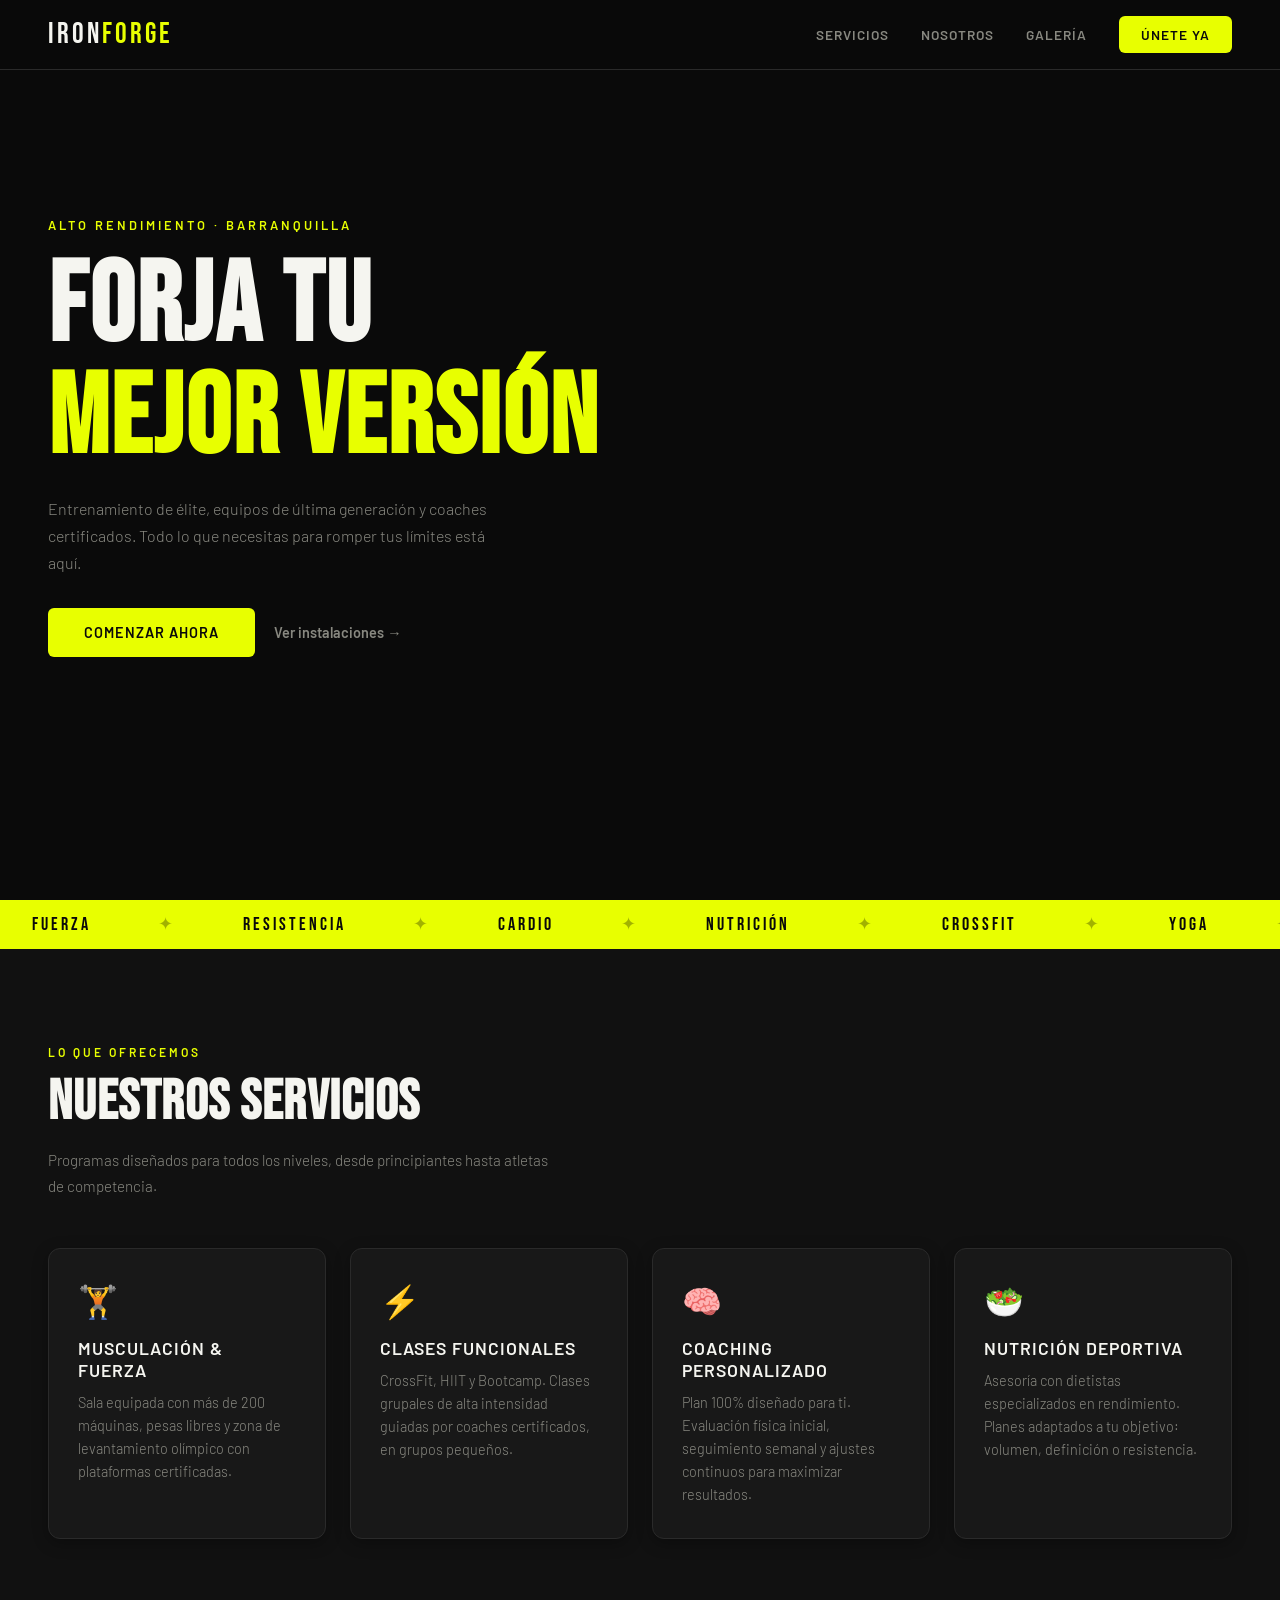
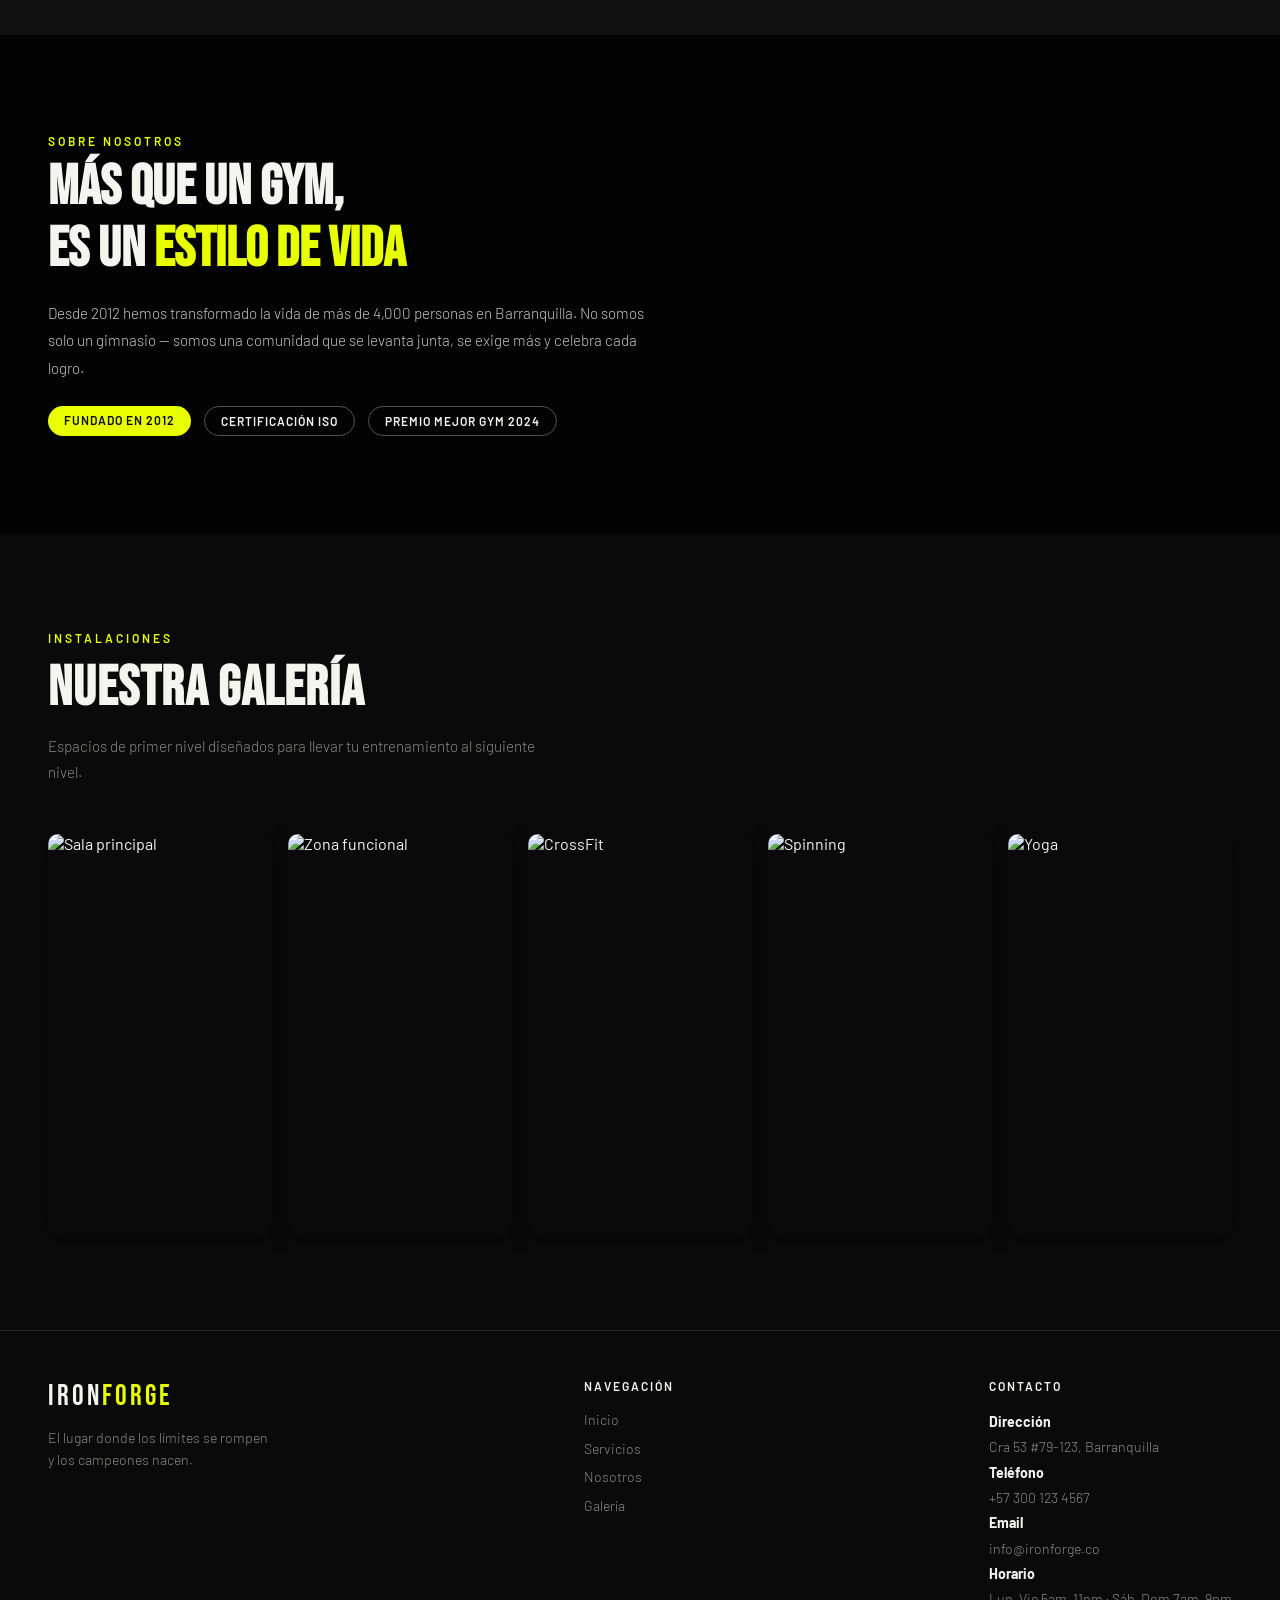
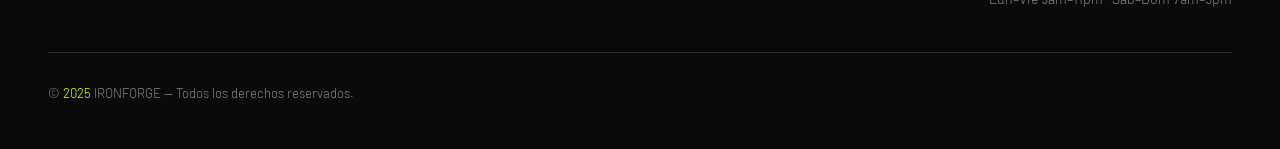
==== index.html @ ca126358 "Add files via upload" ====
<!DOCTYPE html>
<html lang="es">
<head>
  <meta charset="UTF-8" />
  <meta name="viewport" content="width=device-width, initial-scale=1.0"/>
  <title>IRONFORGE — Gym</title>
  <link href="https://fonts.googleapis.com/css2?family=Bebas+Neue&family=Barlow:wght@300;400;600&display=swap" rel="stylesheet"/>
  <link rel="stylesheet" href="styles.css">
</head>
<body>


  <header>
    <div class="logo">IRON<span>FORGE</span></div>
    <nav>
      <a class="nav-link" href="#servicios">Servicios</a>
      <a class="nav-link" href="#nosotros">Nosotros</a>
      <a class="nav-link" href="#galeria">Galería</a>
      <a class="nav-boton" href="#galeria">Únete ya</a>
    </nav>
  </header>


  <main>

    <section class="hero" id="inicio">
      <div class="hero-contenido">
        <p class="hero-etiqueta">Alto Rendimiento · Barranquilla</p>
        <h1 class="hero-titulo">
          FORJA TU
          <span>MEJOR VERSIÓN</span>
        </h1>
        <p class="hero-texto">
          Entrenamiento de élite, equipos de última generación y coaches certificados. Todo lo que necesitas para romper tus límites está aquí.
        </p>
        <div class="hero-botones">
          <a class="boton-principal" href="#servicios">Comenzar ahora</a>
          <a class="boton-secundario" href="#galeria">Ver instalaciones →</a>
        </div>
      </div>
    </section>

    <div class="ticker">

      <div class="ticker-contenido">
        <span class="ticker-item">Fuerza</span>
        <span class="ticker-item ticker-sep">✦</span>
        <span class="ticker-item">Resistencia</span>
        <span class="ticker-item ticker-sep">✦</span>
        <span class="ticker-item">Cardio</span>
        <span class="ticker-item ticker-sep">✦</span>
        <span class="ticker-item">Nutrición</span>
        <span class="ticker-item ticker-sep">✦</span>
        <span class="ticker-item">CrossFit</span>
        <span class="ticker-item ticker-sep">✦</span>
        <span class="ticker-item">Yoga</span>
        <span class="ticker-item ticker-sep">✦</span>
        <span class="ticker-item">Spinning</span>
        <span class="ticker-item ticker-sep">✦</span>
        <span class="ticker-item">Pilates</span>
        <span class="ticker-item ticker-sep">✦</span>

        <span class="ticker-item">Fuerza</span>
        <span class="ticker-item ticker-sep">✦</span>
        <span class="ticker-item">Resistencia</span>
        <span class="ticker-item ticker-sep">✦</span>
        <span class="ticker-item">Cardio</span>
        <span class="ticker-item ticker-sep">✦</span>
        <span class="ticker-item">Nutrición</span>
        <span class="ticker-item ticker-sep">✦</span>
        <span class="ticker-item">CrossFit</span>
        <span class="ticker-item ticker-sep">✦</span>
        <span class="ticker-item">Yoga</span>
        <span class="ticker-item ticker-sep">✦</span>
        <span class="ticker-item">Spinning</span>
        <span class="ticker-item ticker-sep">✦</span>
        <span class="ticker-item">Pilates</span>
        <span class="ticker-item ticker-sep">✦</span>
      </div>
    </div>

 
    <section id="servicios">
      <p class="seccion-etiqueta">Lo que ofrecemos</p>
      <h2 class="seccion-titulo">NUESTROS SERVICIOS</h2>
      <p class="seccion-subtitulo">Programas diseñados para todos los niveles, desde principiantes hasta atletas de competencia.</p>

      <div class="servicios-grid">

        <div class="servicio-card">
          <div class="servicio-icono">🏋️</div>
          <h3 class="servicio-titulo">Musculación & Fuerza</h3>
          <p class="servicio-texto">Sala equipada con más de 200 máquinas, pesas libres y zona de levantamiento olímpico con plataformas certificadas.</p>
        </div>

        <div class="servicio-card">
          <div class="servicio-icono">⚡</div>
          <h3 class="servicio-titulo">Clases Funcionales</h3>
          <p class="servicio-texto">CrossFit, HIIT y Bootcamp. Clases grupales de alta intensidad guiadas por coaches certificados, en grupos pequeños.</p>
        </div>

        <div class="servicio-card">
          <div class="servicio-icono">🧠</div>
          <h3 class="servicio-titulo">Coaching Personalizado</h3>
          <p class="servicio-texto">Plan 100% diseñado para ti. Evaluación física inicial, seguimiento semanal y ajustes continuos para maximizar resultados.</p>
        </div>

        <div class="servicio-card">
          <div class="servicio-icono">🥗</div>
          <h3 class="servicio-titulo">Nutrición Deportiva</h3>
          <p class="servicio-texto">Asesoría con dietistas especializados en rendimiento. Planes adaptados a tu objetivo: volumen, definición o resistencia.</p>
        </div>

      </div>
    </section>



    <section id="nosotros">
      <div class="nosotros-bg"></div>
      <div class="nosotros-contenido">
        <p class="seccion-etiqueta">Sobre nosotros</p>
        <h2 class="nosotros-titulo">
          MÁS QUE UN GYM,<br>ES UN <span>ESTILO DE VIDA</span>
        </h2>
        <p class="nosotros-texto">
          Desde 2012 hemos transformado la vida de más de 4,000 personas en Barranquilla. No somos solo un gimnasio — somos una comunidad que se levanta junta, se exige más y celebra cada logro.
        </p>
        <div class="nosotros-badges">
          <span class="badge badge-solido">Fundado en 2012</span>
          <span class="badge badge-borde">Certificación ISO</span>
          <span class="badge badge-borde">Premio Mejor Gym 2024</span>
        </div>
      </div>
    </section>



    <section id="galeria">
      <p class="seccion-etiqueta">Instalaciones</p>
      <h2 class="seccion-titulo">NUESTRA GALERÍA</h2>
      <p class="seccion-subtitulo">Espacios de primer nivel diseñados para llevar tu entrenamiento al siguiente nivel.</p>

      <div class="galeria-grid">
        <div class="galeria-item">
          <img src="https://images.unsplash.com/photo-1571902943202-507ec2618e8f?w=900&auto=format&fit=crop&q=80" alt="Sala principal"/>
        </div>
        <div class="galeria-item">
          <img src="https://images.unsplash.com/photo-1534438327276-14e5300c3a48?w=600&auto=format&fit=crop&q=80" alt="Zona funcional"/>
        </div>
        <div class="galeria-item">
          <img src="https://images.unsplash.com/photo-1549060279-7e168fcee0c2?w=600&auto=format&fit=crop&q=80" alt="CrossFit"/>
        </div>
        <div class="galeria-item">
          <img src="https://images.unsplash.com/photo-1600881333168-2ef49b341f30?w=600&auto=format&fit=crop&q=80" alt="Spinning"/>
        </div>
        <div class="galeria-item">
          <img src="https://images.unsplash.com/photo-1518611012118-696072aa579a?w=700&auto=format&fit=crop&q=80" alt="Yoga"/>
        </div>
      </div>
    </section>


  </main>



  <footer>
    <div class="footer-arriba">

      <div>
        <div class="footer-logo">IRON<span>FORGE</span></div>
        <p class="footer-slogan">El lugar donde los límites se rompen y los campeones nacen.</p>
      </div>

      <div class="footer-col">
        <h4>Navegación</h4>
        <ul>
          <li><a href="#inicio">Inicio</a></li>
          <li><a href="#servicios">Servicios</a></li>
          <li><a href="#nosotros">Nosotros</a></li>
          <li><a href="#galeria">Galería</a></li>
        </ul>
      </div>

      <div class="footer-col footer-info">
        <h4>Contacto</h4>
        <p><strong>Dirección</strong><br>Cra 53 #79-123, Barranquilla</p>
        <p><strong>Teléfono</strong><br>+57 300 123 4567</p>
        <p><strong>Email</strong><br>info@ironforge.co</p>
        <p><strong>Horario</strong><br>Lun–Vie 5am–11pm · Sáb–Dom 7am–9pm</p>
      </div>

    </div>

    <div class="footer-abajo">
      <p class="footer-copy">© <span>2025</span> IRONFORGE — Todos los derechos reservados.</p>
    </div>
  </footer>

</body>
</html>
---- styles.css ----
* {
      box-sizing: border-box;
      margin: 0;
      padding: 0;
    }

 
    :root {
      --negro:    #0a0a0a;
      --oscuro:   #181818;
      --borde:    #2a2a2a;
      --amarillo: #e8ff00;
      --blanco:   #f5f5f0;
      --gris:     #888880;
    }


    html {
      scroll-behavior: smooth;
    }

    body {
      background-color: var(--negro);
      color: var(--blanco);
      font-family: 'Barlow', sans-serif;
    }
    ::-webkit-scrollbar { 
        width: 4px; 
    } 
    ::-webkit-scrollbar-track { 
        background: var(--negro); 
    } 
    ::-webkit-scrollbar-thumb { 
        background: var(--amarillo); 
        border-radius: 2px; 
    }

    a {
      text-decoration: none;
      color: inherit;
    }

    img {
      display: block;
      width: 100%;
      height: 100%;
      object-fit: cover;
    }


    header {
      position: fixed;
      top: 0;
      left: 0;
      width: 100%;
      z-index: 100;
      height: 70px;
      background-color: rgba(10, 10, 10, 0.95);
      border-bottom: 1px solid var(--borde);
      display: flex;
      align-items: center;
      justify-content: space-between;
      padding: 0 3rem;
    }

    .logo {
      font-family: 'Bebas Neue', sans-serif;
      font-size: 1.8rem;
      letter-spacing: 3px;
      color: var(--blanco);
    }

    .logo span {
      color: var(--amarillo);
    }

    nav {
      display: flex;
      align-items: center;
      gap: 2rem;
    }

    .nav-link {
      font-size: 0.85rem;
      font-weight: 600;
      letter-spacing: 1px;
      text-transform: uppercase;
      color: var(--gris);
      transition: color 0.2s ease;
    }

    .nav-link:hover {
      color: var(--blanco);
    }

    .nav-boton {
      background-color: var(--amarillo);
      color: var(--negro);
      font-size: 0.85rem;
      font-weight: 600;
      letter-spacing: 1px;
      text-transform: uppercase;
      padding: 10px 22px;
      border-radius: 6px;
      transition: background-color 0.2s ease;
    }

    .nav-boton:hover {
      background-color: var(--blanco);
    }



    .hero {
      min-height: 100vh;
      padding-top: 70px;
      background-color: var(--negro);
      display: flex;
      align-items: center;
      padding-left: 3rem;
      padding-right: 3rem;
    }

    .hero-contenido {
      max-width: 700px;
    }

    .hero-etiqueta {
      font-size: 0.8rem;
      font-weight: 600;
      letter-spacing: 3px;
      text-transform: uppercase;
      color: var(--amarillo);
      margin-bottom: 1.2rem;
    }

    .hero-titulo {
      font-family: 'Bebas Neue', sans-serif;
      font-size: 7rem;
      line-height: 1;
      letter-spacing: 2px;
      margin-bottom: 1.2rem;
    }

    .hero-titulo span {
      color: var(--amarillo);
      display: block;
    }

    .hero-texto {
      font-size: 1rem;
      font-weight: 300;
      color: var(--gris);
      line-height: 1.7;
      max-width: 460px;
      margin-bottom: 2rem;
    }

    .hero-botones {
      display: flex;
      gap: 1.2rem;
      align-items: center;
    }

    .boton-principal {
      background-color: var(--amarillo);
      color: var(--negro);
      font-size: 0.9rem;
      font-weight: 600;
      letter-spacing: 1px;
      text-transform: uppercase;
      padding: 16px 36px;
      border-radius: 6px;
      transition: background-color 0.2s ease, transform 0.2s ease;
    }

    .boton-principal:hover {
      background-color: #cce000;
      transform: translateY(-3px);
    }

    .boton-secundario {
      font-size: 0.9rem;
      font-weight: 600;
      color: var(--gris);
      transition: color 0.2s ease;
    }

    .boton-secundario:hover {
      color: var(--blanco);
    }


 
    section {
      padding: 6rem 3rem;
    }

    .seccion-etiqueta {
      font-size: 0.75rem;
      font-weight: 600;
      letter-spacing: 3px;
      text-transform: uppercase;
      color: var(--amarillo);
      margin-bottom: 0.6rem;
    }

    .seccion-titulo {
      font-family: 'Bebas Neue', sans-serif;
      font-size: 3.5rem;
      letter-spacing: 1px;
      margin-bottom: 0.8rem;
    }

    .seccion-subtitulo {
      font-size: 0.95rem;
      font-weight: 300;
      color: var(--gris);
      line-height: 1.7;
      max-width: 500px;
      margin-bottom: 3rem;
    }



    #servicios {
      background-color: #111111;
    }

    .servicios-grid {
      display: flex;
      gap: 1.5rem;
      flex-wrap: wrap;
    }

    .servicio-card {
      flex: 1 1 240px;
      background-color: var(--oscuro);
      border: 1px solid var(--borde);
      border-radius: 12px;
      padding: 2rem 1.8rem;
      box-shadow: 0 4px 16px rgba(0, 0, 0, 0.3);
      transition: transform 0.2s ease, border-color 0.2s ease;
    }

    .servicio-card:hover {
      transform: translateY(-6px);
      border-color: var(--amarillo);
    }

    .servicio-icono {
      font-size: 2rem;
      margin-bottom: 1rem;
    }

    .servicio-titulo {
      font-size: 1.1rem;
      font-weight: 600;
      margin-bottom: 0.6rem;
      text-transform: uppercase;
      letter-spacing: 1px;
    }

    .servicio-texto {
      font-size: 0.9rem;
      font-weight: 300;
      color: var(--gris);
      line-height: 1.6;
    }



    #nosotros {
      position: relative;
      min-height: 500px;
      display: flex;
      align-items: center;
      padding: 6rem 3rem;
      overflow: hidden;
    }

    .nosotros-bg {
      position: absolute;
      top: 0;
      left: 0;
      width: 100%;
      height: 100%;
      background-image: url('https://images.unsplash.com/photo-1534438327276-14e5300c3a48?w=1600&auto=format&fit=crop&q=80');
      background-size: cover;
      background-position: center;
    }


    .nosotros-bg::after {
      content: '';
      position: absolute;
      top: 0;
      left: 0;
      width: 100%;
      height: 100%;
      background-color: rgba(0, 0, 0, 0.75);
    }

    .nosotros-contenido {
      position: relative;
      z-index: 2;
      max-width: 600px;
    }

    .nosotros-titulo {
      font-family: 'Bebas Neue', sans-serif;
      font-size: 3.5rem;
      line-height: 1.1;
      margin-bottom: 1.2rem;
    }

    .nosotros-titulo span {
      color: var(--amarillo);
    }

    .nosotros-texto {
      font-size: 0.95rem;
      font-weight: 300;
      color: rgba(245, 245, 240, 0.8);
      line-height: 1.8;
      margin-bottom: 1.5rem;
    }

    .nosotros-badges {
      display: flex;
      gap: 0.8rem;
      flex-wrap: wrap;
    }

    .badge {
      font-size: 0.75rem;
      font-weight: 600;
      letter-spacing: 1px;
      text-transform: uppercase;
      padding: 7px 16px;
      border-radius: 100px;
    }

    .badge-solido {
      background-color: var(--amarillo);
      color: var(--negro);
    }

    .badge-borde {
      border: 1px solid rgba(255, 255, 255, 0.3);
      color: var(--blanco);
    }



    #galeria {
      background-color: var(--negro);
    }

    .galeria-grid {
      display: flex;
      gap: 1rem;
      flex-wrap: wrap;
    }

    .galeria-item {
      overflow: hidden;
      border-radius: 10px;
      box-shadow: 0 4px 20px rgba(0, 0, 0, 0.4);
    }

   .galeria-item {
    flex: 1 1 200px;
    height: 400px;
    }

    .galeria-item img {
      transition: transform 0.3s ease;
    }

    .galeria-item:hover img {
      transform: scale(1.05);
    }


 
    .ticker {
      background-color: var(--amarillo);
      overflow: hidden;
      padding: 14px 0;
      white-space: nowrap;
    }

 
    .ticker-contenido {
      display: inline-block;
      animation: mover-ticker 20s linear infinite;
    }

    .ticker-item {
      font-family: 'Bebas Neue', sans-serif;
      font-size: 1.1rem;
      letter-spacing: 3px;
      text-transform: uppercase;
      color: var(--negro);
      padding: 0 2rem;
    }

    .ticker-sep {
      color: rgba(0, 0, 0, 0.3);
    }

    @keyframes mover-ticker {
      from { transform: translateX(0); }
      to   { transform: translateX(-50%); }
    }



    footer {
      background-color: var(--negro);
      border-top: 1px solid var(--borde);
      padding: 3rem;
    }

    .footer-arriba {
      display: flex;
      justify-content: space-between;
      flex-wrap: wrap;
      gap: 2.5rem;
      padding-bottom: 2.5rem;
      border-bottom: 1px solid var(--borde);
      margin-bottom: 2rem;
    }

    .footer-logo {
      font-family: 'Bebas Neue', sans-serif;
      font-size: 1.8rem;
      letter-spacing: 3px;
      margin-bottom: 0.8rem;
    }

    .footer-logo span {
      color: var(--amarillo);
    }

    .footer-slogan {
      font-size: 0.88rem;
      font-weight: 300;
      color: var(--gris);
      max-width: 220px;
      line-height: 1.6;
    }

    .footer-col h4 {
      font-size: 0.75rem;
      font-weight: 600;
      letter-spacing: 2px;
      text-transform: uppercase;
      color: var(--blanco);
      margin-bottom: 1rem;
    }

    .footer-col ul {
      list-style: none;
    }

    .footer-col ul li {
      margin-bottom: 0.6rem;
    }

    .footer-col ul li a {
      font-size: 0.88rem;
      font-weight: 300;
      color: var(--gris);
      transition: color 0.2s ease;
    }

    .footer-col ul li a:hover {
      color: var(--amarillo);
    }

    .footer-info p {
      font-size: 0.88rem;
      font-weight: 300;
      color: var(--gris);
      line-height: 1.8;
    }

    .footer-info strong {
      color: var(--blanco);
    }

    .footer-abajo {
      display: flex;
      justify-content: space-between;
      align-items: center;
      flex-wrap: wrap;
      gap: 1rem;
    }

    .footer-copy {
      font-size: 0.82rem;
      font-weight: 300;
      color: var(--gris);
    }

    .footer-copy span {
      color: var(--amarillo);
    }
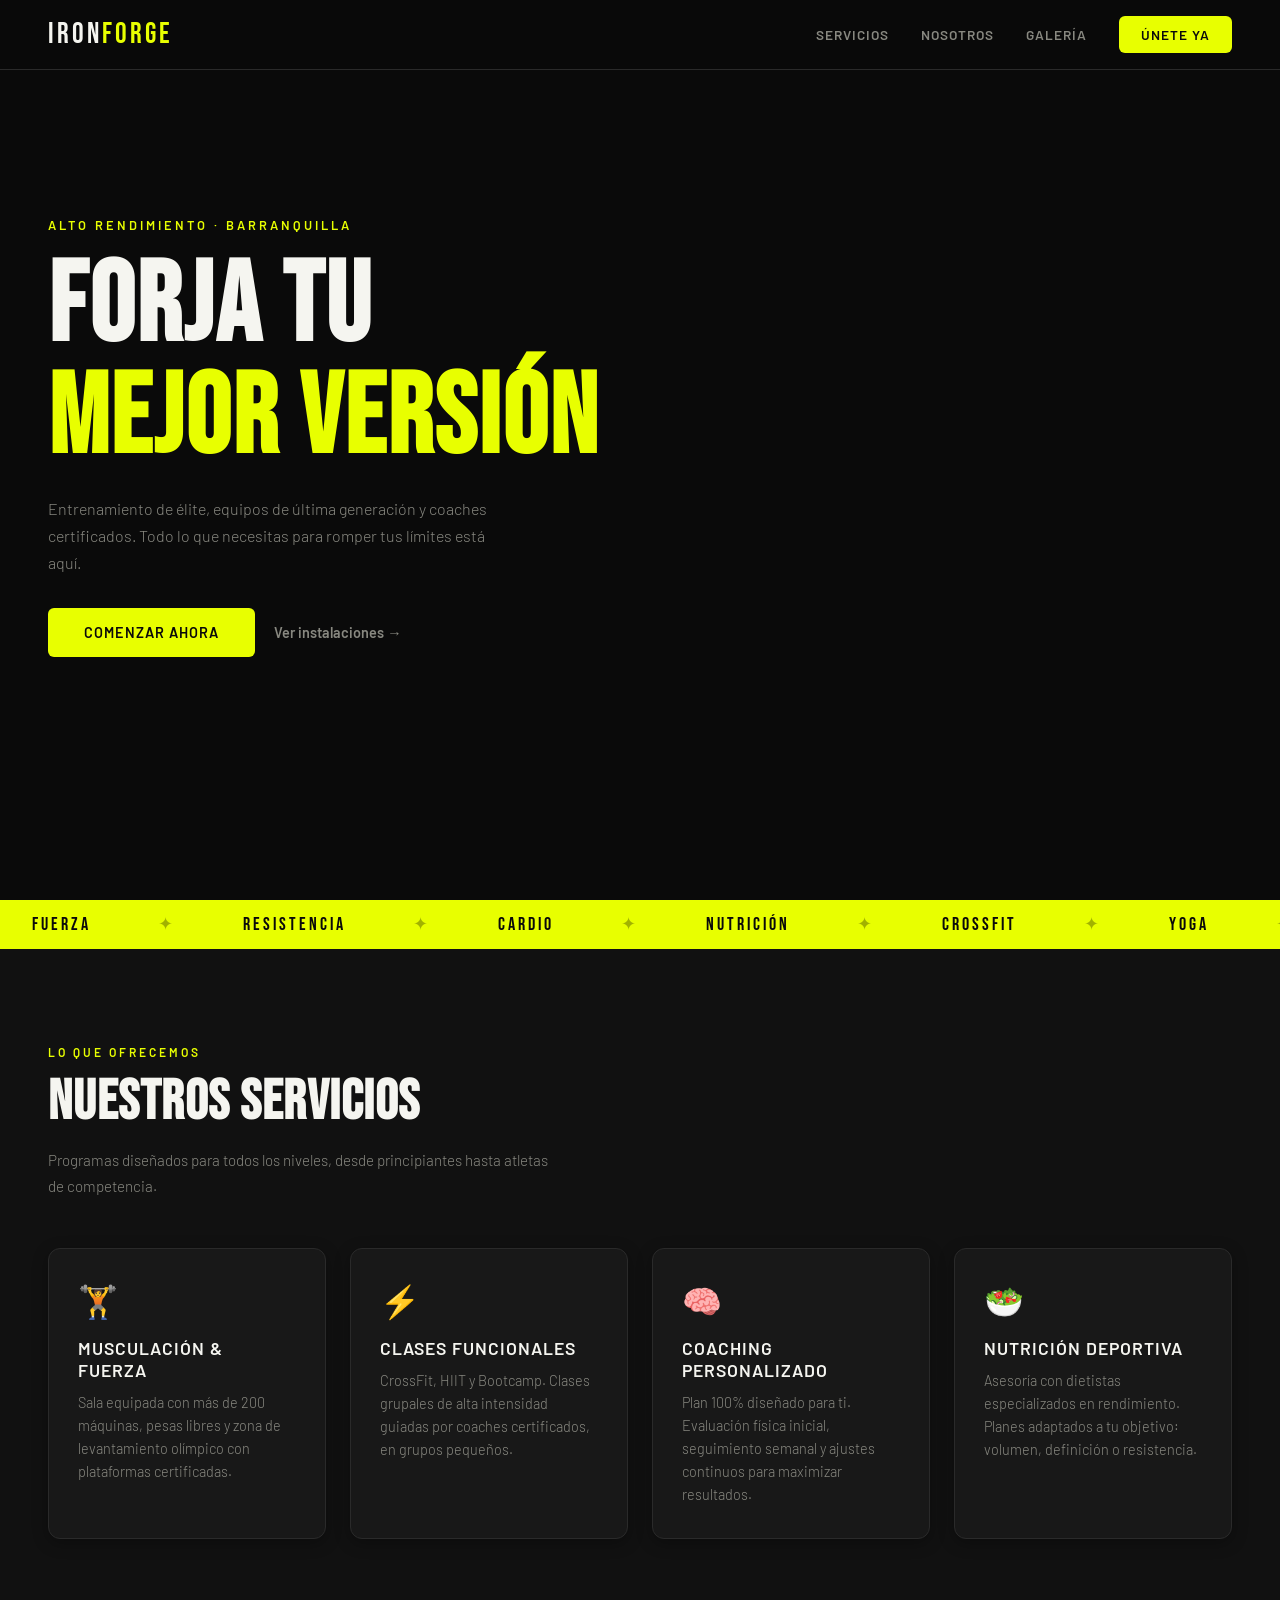
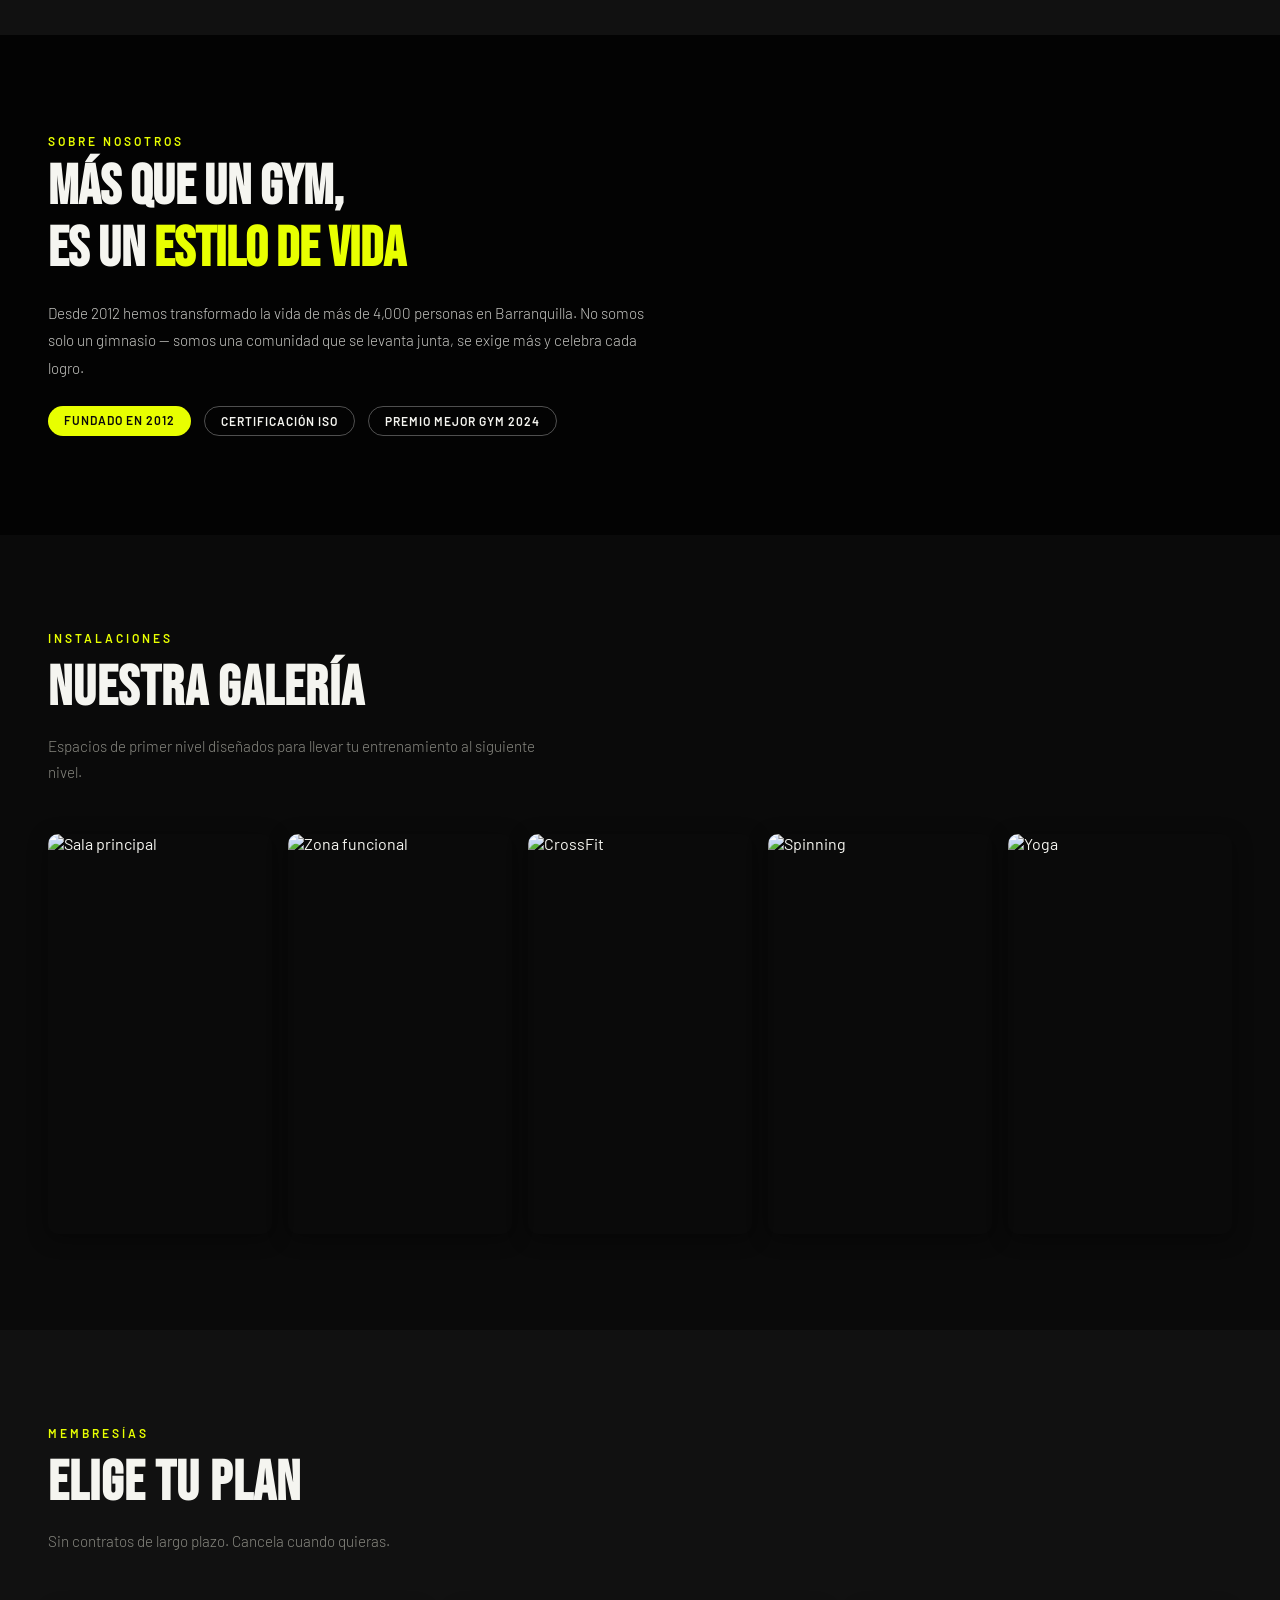
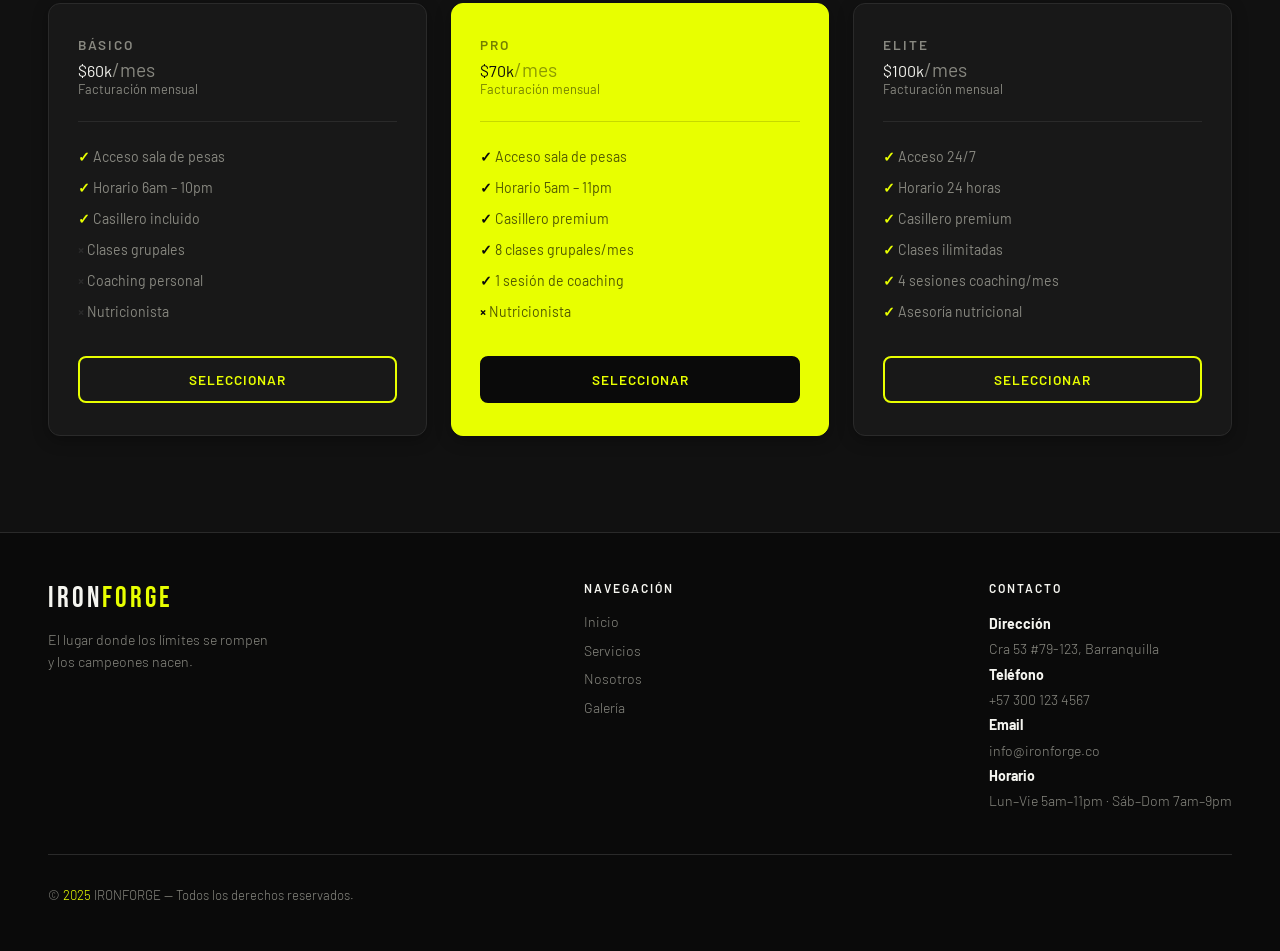
==== commit 37d7e5dc: "Add files via upload" ====
--- a/index.html
+++ b/index.html
@@ -16,7 +16,7 @@
       <a class="nav-link" href="#servicios">Servicios</a>
       <a class="nav-link" href="#nosotros">Nosotros</a>
       <a class="nav-link" href="#galeria">Galería</a>
-      <a class="nav-boton" href="#galeria">Únete ya</a>
+      <a class="nav-boton" href="#planes">Únete ya</a>
     </nav>
   </header>
 
@@ -34,7 +34,7 @@
           Entrenamiento de élite, equipos de última generación y coaches certificados. Todo lo que necesitas para romper tus límites está aquí.
         </p>
         <div class="hero-botones">
-          <a class="boton-principal" href="#servicios">Comenzar ahora</a>
+          <a class="boton-principal" href="#planes">Comenzar ahora</a>
           <a class="boton-secundario" href="#galeria">Ver instalaciones →</a>
         </div>
       </div>
@@ -159,7 +159,66 @@
         </div>
       </div>
     </section>
-
+    <!-- ==============================
+     PLANES
+============================== -->
+<section id="planes">
+  <p class="seccion-etiqueta">Membresías</p>
+  <h2 class="seccion-titulo">ELIGE TU PLAN</h2>
+  <p class="seccion-subtitulo">Sin contratos de largo plazo. Cancela cuando quieras.</p>
+
+  <div class="planes-grid">
+
+    <div class="plan-card">
+      <div class="plan-nombre">Básico</div>
+      <div class="plan-precio">$60k<span class="plan-precio-sub">/mes</span></div>
+      <div class="plan-periodo">Facturación mensual</div>
+      <div class="plan-divisor"></div>
+      <ul class="plan-lista">
+        <li>Acceso sala de pesas</li>
+        <li>Horario 6am – 10pm</li>
+        <li>Casillero incluido</li>
+        <li class="no">Clases grupales</li>
+        <li class="no">Coaching personal</li>
+        <li class="no">Nutricionista</li>
+      </ul>
+      <a class="boton-plan" href="#">Seleccionar</a>
+    </div>
+
+    <div class="plan-card destacado">
+      <div class="plan-nombre">Pro</div>
+      <div class="plan-precio">$70k<span class="plan-precio-sub">/mes</span></div>
+      <div class="plan-periodo">Facturación mensual</div>
+      <div class="plan-divisor"></div>
+      <ul class="plan-lista">
+        <li>Acceso sala de pesas</li>
+        <li>Horario 5am – 11pm</li>
+        <li>Casillero premium</li>
+        <li>8 clases grupales/mes</li>
+        <li>1 sesión de coaching</li>
+        <li class="no">Nutricionista</li>
+      </ul>
+      <a class="boton-plan" href="#">Seleccionar</a>
+    </div>
+
+    <div class="plan-card">
+      <div class="plan-nombre">Elite</div>
+      <div class="plan-precio">$100k<span class="plan-precio-sub">/mes</span></div>
+      <div class="plan-periodo">Facturación mensual</div>
+      <div class="plan-divisor"></div>
+      <ul class="plan-lista">
+        <li>Acceso 24/7</li>
+        <li>Horario 24 horas</li>
+        <li>Casillero premium</li>
+        <li>Clases ilimitadas</li>
+        <li>4 sesiones coaching/mes</li>
+        <li>Asesoría nutricional</li>
+      </ul>
+      <a class="boton-plan" href="#">Seleccionar</a>
+    </div>
+
+  </div>
+</section>
 
   </main>
 
--- a/styles.css
+++ b/styles.css
@@ -508,3 +508,167 @@
     .footer-copy span {
       color: var(--amarillo);
     }
+    /* ==============================
+   PLANES
+============================== */
+#planes {
+  background-color: #111111;
+}
+
+.planes-grid {
+  display: flex;
+  gap: 1.5rem;
+  flex-wrap: wrap;
+}
+
+.plan-card {
+  flex: 1 1 240px;
+  background-color: var(--oscuro);
+  border: 1px solid var(--borde);
+  border-radius: 12px;
+  padding: 2rem 1.8rem;
+  box-shadow: 0 4px 16px rgba(0, 0, 0, 0.3);
+  transition: transform 0.2s ease;
+}
+
+.plan-card:hover {
+  transform: translateY(-6px);
+}
+
+.plan-card.destacado {
+  background-color: var(--amarillo);
+  border-color: var(--amarillo);
+}
+
+.plan-etiqueta {
+  display: inline-block;
+  font-size: 0.7rem;
+  font-weight: 600;
+  letter-spacing: 1px;
+  text-transform: uppercase;
+  padding: 5px 12px;
+  border-radius: 100px;
+  background-color: var(--amarillo);
+  color: var(--negro);
+  margin-bottom: 1.2rem;
+}
+
+.plan-card.destacado .plan-etiqueta {
+  background-color: var(--negro);
+  color: var(--amarillo);
+}
+
+.plan-nombre {
+  font-size: 0.85rem;
+  font-weight: 600;
+  letter-spacing: 2px;
+  text-transform: uppercase;
+  color: var(--gris);
+  margin-bottom: 0.3rem;
+}
+
+.plan-card.destacado .plan-nombre {
+  color: rgba(0, 0, 0, 0.5);
+}
+s
+.plan-precio {
+  font-family: 'Bebas Neue', sans-serif;
+  font-size: 3.5rem;
+  line-height: 1;
+  margin-bottom: 0.2rem;
+}
+
+.plan-precio-sub {
+  font-size: 1.2rem;
+  color: var(--gris);
+}
+
+.plan-card.destacado .plan-precio {
+  color: var(--negro);
+}
+
+.plan-card.destacado .plan-precio-sub {
+  color: rgba(0, 0, 0, 0.4);
+}
+
+.plan-periodo {
+  font-size: 0.8rem;
+  color: var(--gris);
+  margin-bottom: 1.5rem;
+}
+
+.plan-card.destacado .plan-periodo {
+  color: rgba(0, 0, 0, 0.5);
+}
+
+.plan-divisor {
+  height: 1px;
+  background-color: var(--borde);
+  margin-bottom: 1.2rem;
+}
+
+.plan-card.destacado .plan-divisor {
+  background-color: rgba(0, 0, 0, 0.15);
+}
+
+.plan-lista {
+  list-style: none;
+  margin-bottom: 1.8rem;
+}
+
+.plan-lista li {
+  font-size: 0.88rem;
+  color: var(--gris);
+  padding: 7px 0;
+}
+
+.plan-lista li::before {
+  content: '✓ ';
+  color: var(--amarillo);
+  font-weight: 600;
+}
+
+.plan-lista li.no::before {
+  content: '× ';
+  color: var(--borde);
+}
+
+.plan-card.destacado .plan-lista li {
+  color: rgba(0, 0, 0, 0.65);
+}
+
+.plan-card.destacado .plan-lista li::before {
+  color: var(--negro);
+}
+
+.boton-plan {
+  display: block;
+  width: 100%;
+  text-align: center;
+  font-size: 0.85rem;
+  font-weight: 600;
+  letter-spacing: 1px;
+  text-transform: uppercase;
+  padding: 13px;
+  border-radius: 8px;
+  border: 2px solid var(--amarillo);
+  color: var(--amarillo);
+  background-color: transparent;
+  cursor: pointer;
+  transition: background-color 0.2s ease, color 0.2s ease;
+}
+
+.boton-plan:hover {
+  background-color: var(--amarillo);
+  color: var(--negro);
+}
+
+.plan-card.destacado .boton-plan {
+  background-color: var(--negro);
+  border-color: var(--negro);
+  color: var(--amarillo);
+}
+
+.plan-card.destacado .boton-plan:hover {
+  background-color: rgba(0, 0, 0, 0.8);
+}
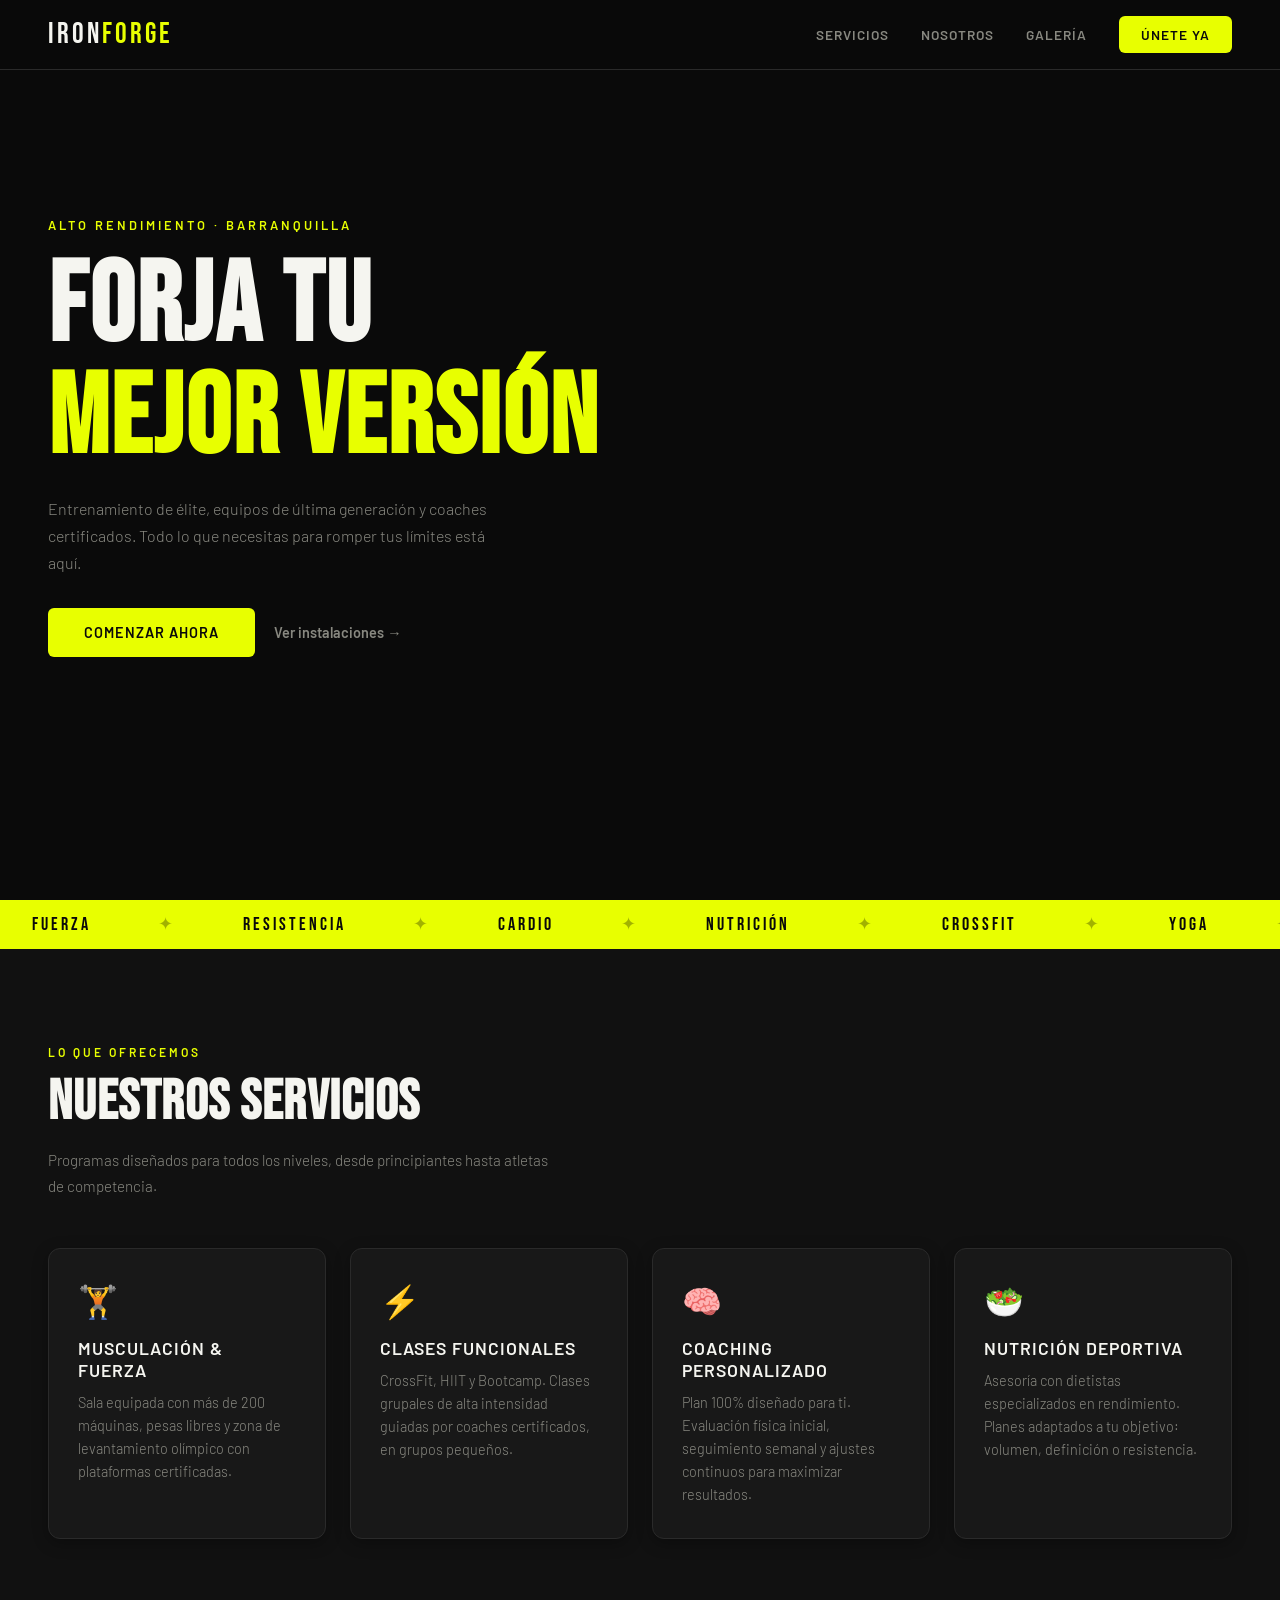
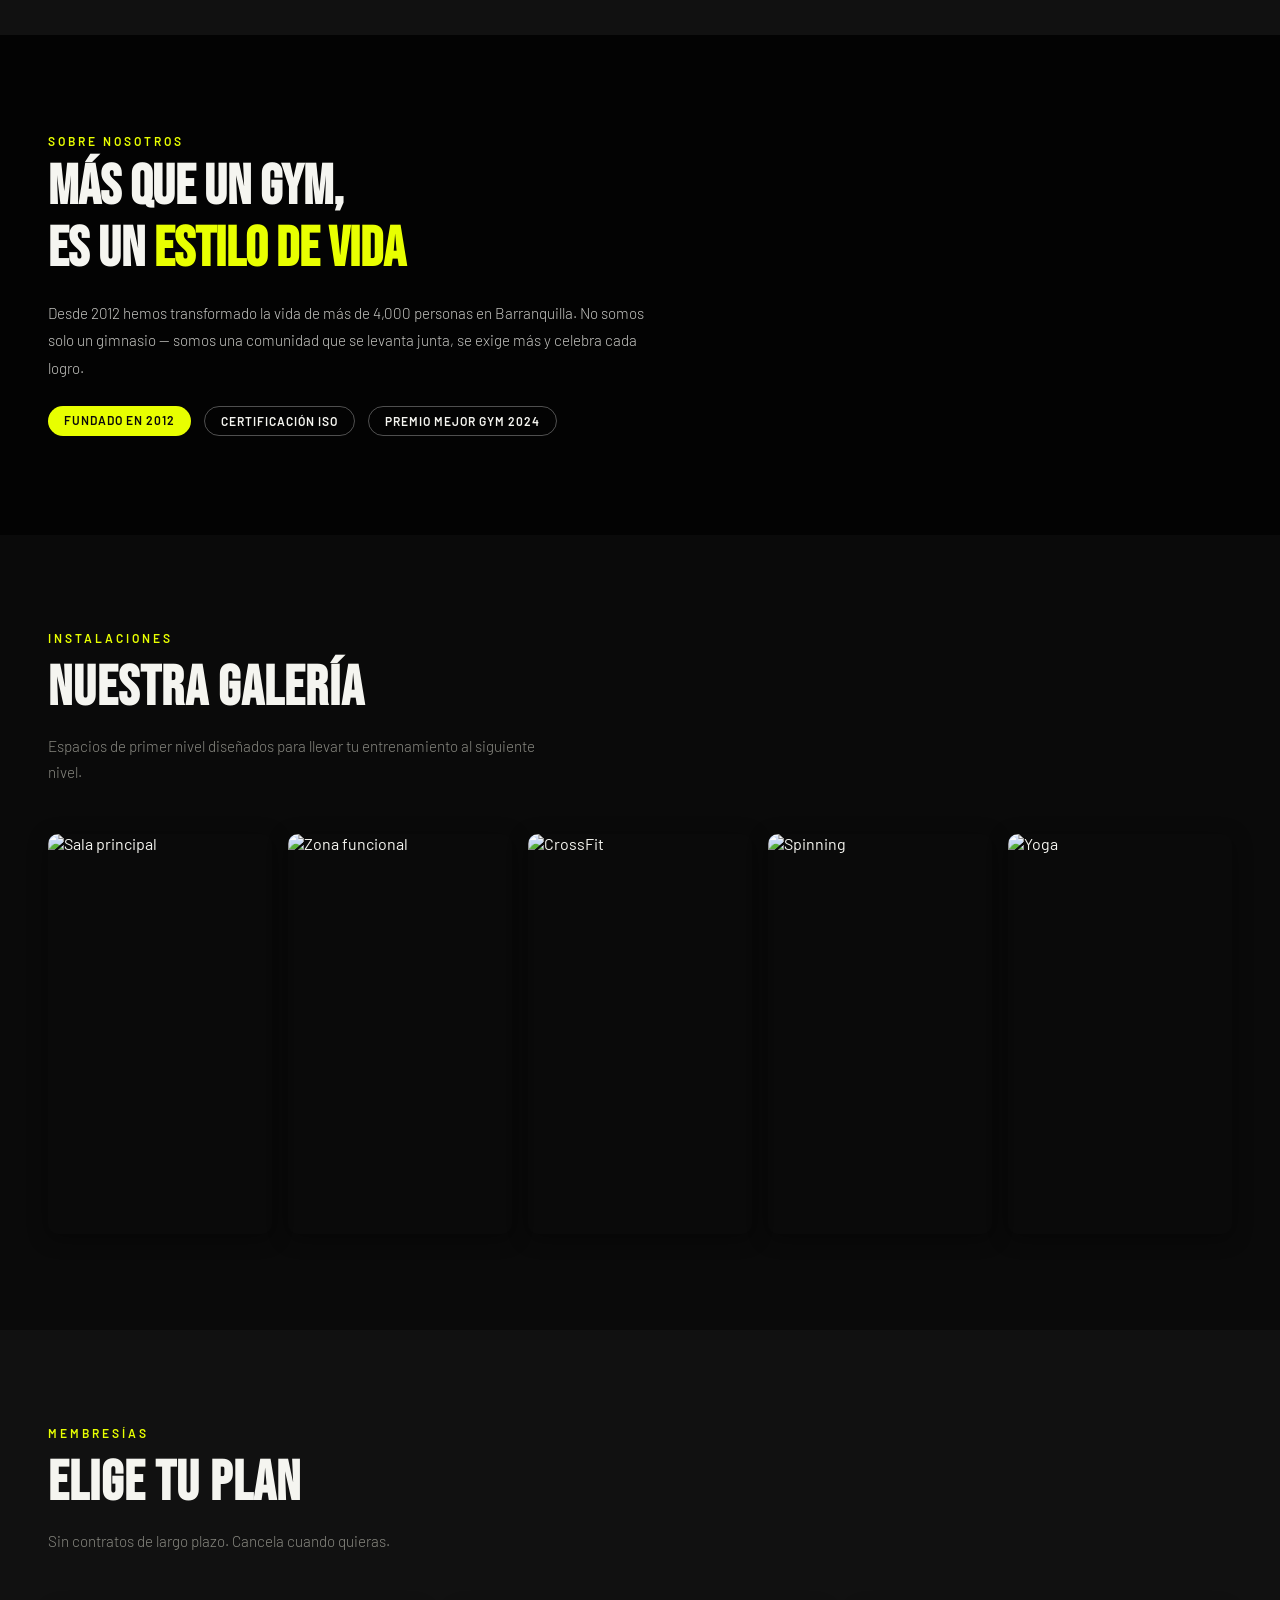
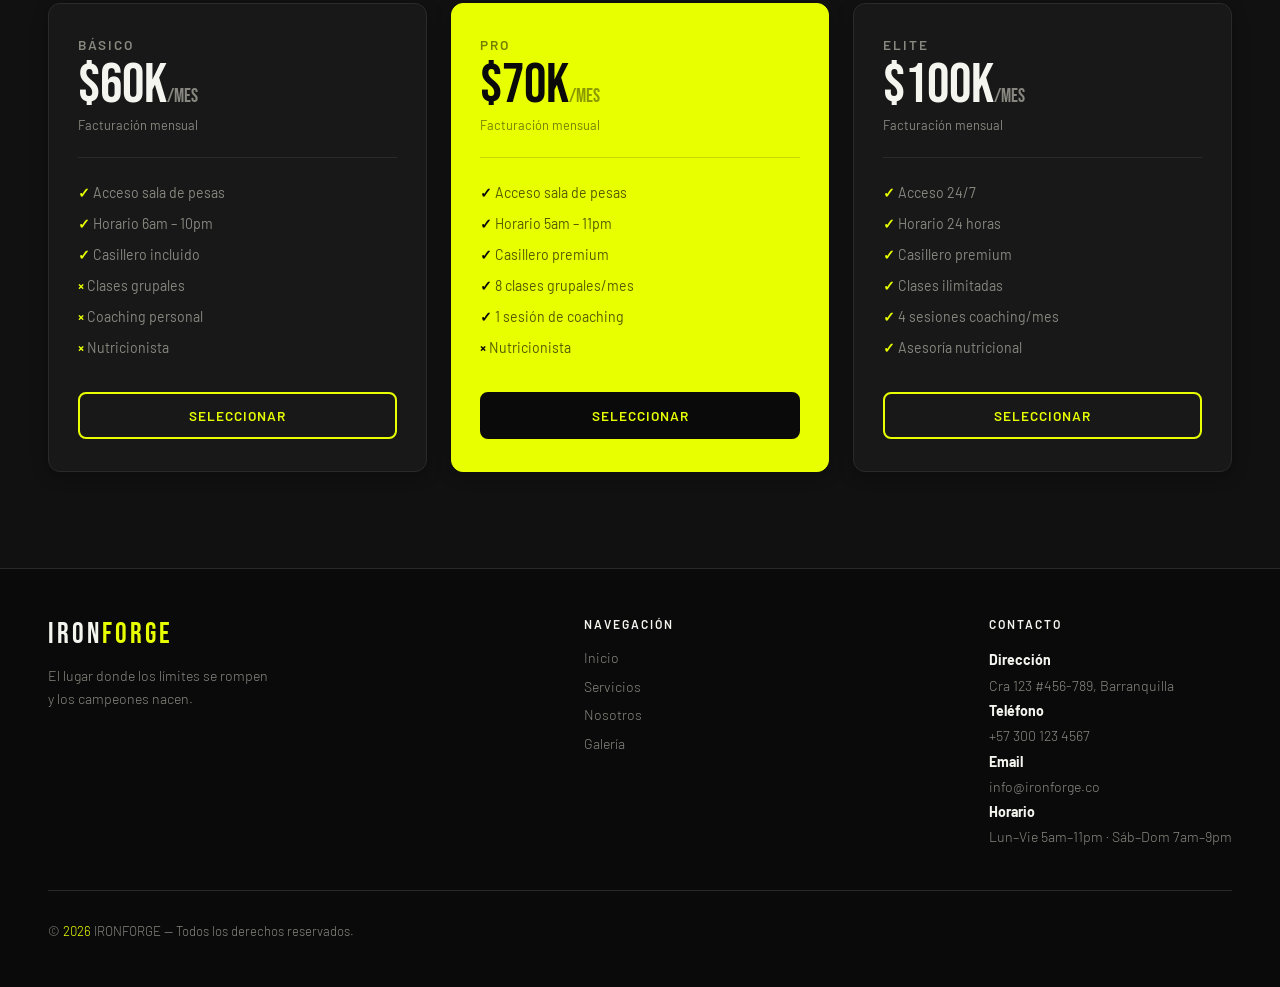
==== commit 1d73c85b: "Add files via upload" ====
--- a/index.html
+++ b/index.html
@@ -244,7 +244,7 @@
 
       <div class="footer-col footer-info">
         <h4>Contacto</h4>
-        <p><strong>Dirección</strong><br>Cra 53 #79-123, Barranquilla</p>
+        <p><strong>Dirección</strong><br>Cra 123 #456-789, Barranquilla</p>
         <p><strong>Teléfono</strong><br>+57 300 123 4567</p>
         <p><strong>Email</strong><br>info@ironforge.co</p>
         <p><strong>Horario</strong><br>Lun–Vie 5am–11pm · Sáb–Dom 7am–9pm</p>
@@ -253,7 +253,7 @@
     </div>
 
     <div class="footer-abajo">
-      <p class="footer-copy">© <span>2025</span> IRONFORGE — Todos los derechos reservados.</p>
+      <p class="footer-copy">© <span>2026</span> IRONFORGE — Todos los derechos reservados.</p>
     </div>
   </footer>
 
--- a/styles.css
+++ b/styles.css
@@ -508,9 +508,7 @@
     .footer-copy span {
       color: var(--amarillo);
     }
-    /* ==============================
-   PLANES
-============================== */
+
 #planes {
   background-color: #111111;
 }
@@ -522,6 +520,8 @@
 }
 
 .plan-card {
+  display: flex;
+  flex-direction: column;
   flex: 1 1 240px;
   background-color: var(--oscuro);
   border: 1px solid var(--borde);
@@ -540,19 +540,6 @@
   border-color: var(--amarillo);
 }
 
-.plan-etiqueta {
-  display: inline-block;
-  font-size: 0.7rem;
-  font-weight: 600;
-  letter-spacing: 1px;
-  text-transform: uppercase;
-  padding: 5px 12px;
-  border-radius: 100px;
-  background-color: var(--amarillo);
-  color: var(--negro);
-  margin-bottom: 1.2rem;
-}
-
 .plan-card.destacado .plan-etiqueta {
   background-color: var(--negro);
   color: var(--amarillo);
@@ -570,7 +557,7 @@
 .plan-card.destacado .plan-nombre {
   color: rgba(0, 0, 0, 0.5);
 }
-s
+
 .plan-precio {
   font-family: 'Bebas Neue', sans-serif;
   font-size: 3.5rem;
@@ -630,7 +617,7 @@
 
 .plan-lista li.no::before {
   content: '× ';
-  color: var(--borde);
+  color: var(--amarillo);
 }
 
 .plan-card.destacado .plan-lista li {
@@ -656,6 +643,7 @@
   background-color: transparent;
   cursor: pointer;
   transition: background-color 0.2s ease, color 0.2s ease;
+  margin-top: auto;
 }
 
 .boton-plan:hover {
@@ -671,4 +659,4 @@
 
 .plan-card.destacado .boton-plan:hover {
   background-color: rgba(0, 0, 0, 0.8);
-}
+}
